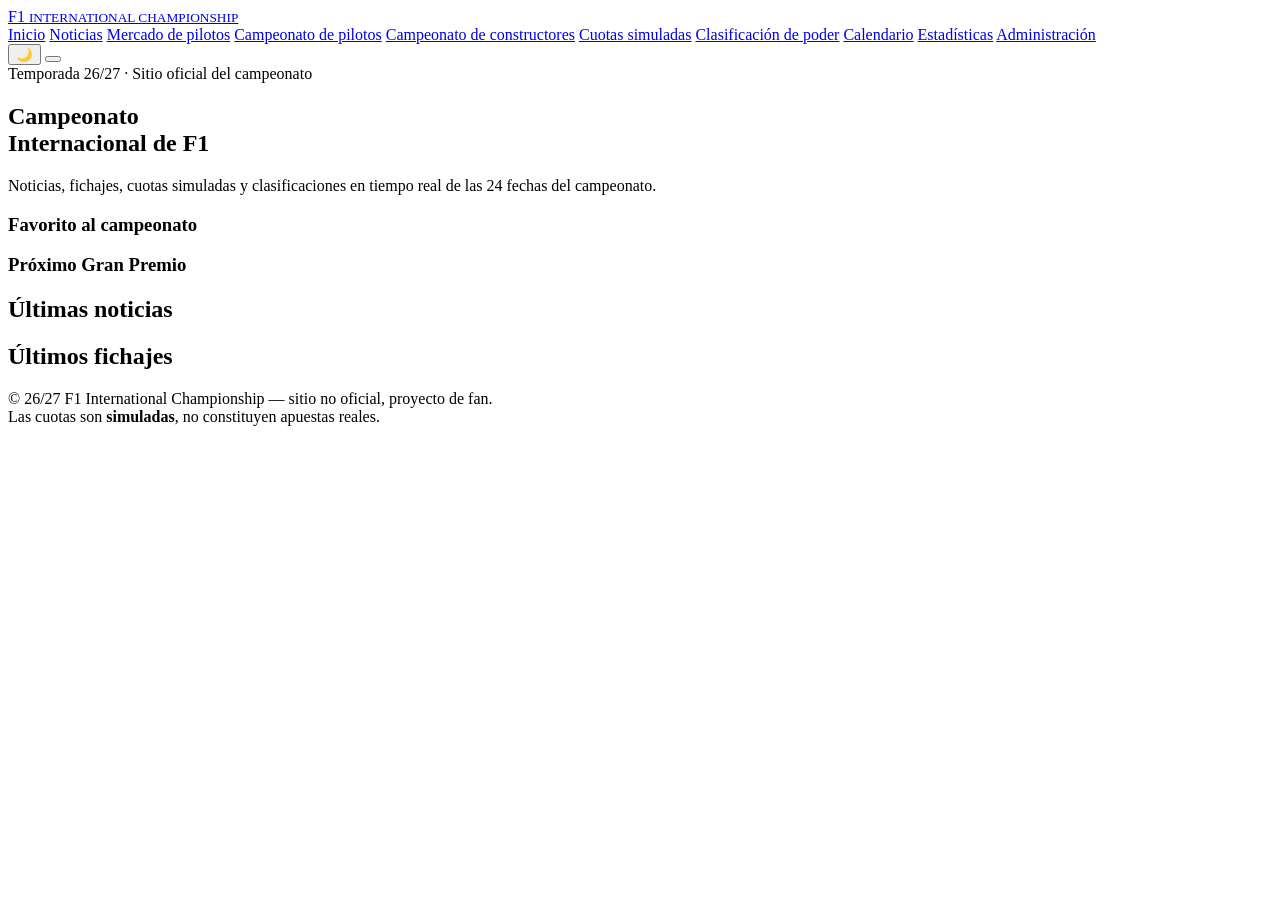
==== index.html @ 76bb731c "Add files via upload" ====
<!DOCTYPE html>
<html lang="es">
<head>
<meta charset="UTF-8">
<meta name="viewport" content="width=device-width, initial-scale=1.0">
<title>F1 International Championship — Sitio oficial del campeonato</title>
<meta name="description" content="Sitio oficial del F1 International Championship: noticias, mercado de pilotos, campeonatos de pilotos y constructores, cuotas simuladas, power ranking, calendario y estadísticas. Temporada 26/27.">
<link rel="icon" href="data:image/svg+xml,<svg xmlns=%22http://www.w3.org/2000/svg%22 viewBox=%220 0 100 100%22><rect width=%22100%22 height=%22100%22 fill=%22%23e10600%22/><text x=%2250%22 y=%2268%22 font-size=%2260%22 text-anchor=%22middle%22 fill=%22white%22 font-family=%22Arial%22 font-weight=%22bold%22>F1</text></svg>">
<link rel="preconnect" href="https://fonts.googleapis.com">
<link href="https://fonts.googleapis.com/css2?family=Titillium+Web:wght@400;600;700;900&family=Inter:wght@400;500;600;700&display=swap" rel="stylesheet">
<link rel="stylesheet" href="css/style.css">
</head>
<body data-page="home">

<header class="site-header">
  <div class="nav-inner">
    <a href="index.html" class="brand"><span class="stripe"></span>F1 <small>INTERNATIONAL CHAMPIONSHIP</small></a>
    <nav class="nav-menu">
      <a href="index.html" data-nav="home">Inicio</a>
      <a href="noticias.html" data-nav="news">Noticias</a>
      <a href="mercado.html" data-nav="market">Mercado de pilotos</a>
      <a href="pilotos.html" data-nav="drivers">Campeonato de pilotos</a>
      <a href="constructores.html" data-nav="constructors">Campeonato de constructores</a>
      <a href="cuotas.html" data-nav="odds">Cuotas simuladas</a>
      <a href="power-ranking.html" data-nav="power">Clasificación de poder</a>
      <a href="calendario.html" data-nav="calendar">Calendario</a>
      <a href="estadisticas.html" data-nav="stats">Estadísticas</a>
      <a href="admin.html" data-nav="admin">Administración</a>
    </nav>
    <div class="nav-extra">
      <button class="mode-toggle" aria-label="Cambiar tema">🌙</button>
      <button class="nav-toggle" aria-label="Abrir menú"><span></span><span></span><span></span></button>
    </div>
  </div>
</header>

<main>
  <section class="hero">
    <div class="container">
      <span class="hero-eyebrow">Temporada <span data-season>26/27</span> · Sitio oficial del campeonato</span>
      <h1>Campeonato<br>Internacional de <span>F1</span></h1>
      <p class="hero-sub">Noticias, fichajes, cuotas simuladas y clasificaciones en tiempo real de las 24 fechas del campeonato.</p>

      <div class="hero-grid">
        <div class="card fade-up">
          <h3>Favorito al campeonato</h3>
          <div id="home-favorito"></div>
        </div>
        <div class="card fade-up">
          <h3>Próximo Gran Premio</h3>
          <div id="home-proximo"></div>
        </div>
      </div>
    </div>
  </section>

  <section class="section container">
    <h2 class="section-title">Últimas noticias</h2>
    <div class="grid-3" id="home-noticias"></div>
  </section>

  <section class="section container">
    <h2 class="section-title">Últimos fichajes</h2>
    <div class="card" id="home-fichajes"></div>
  </section>

  <section class="section container text-center">
    <p id="home-update" style="color:var(--gray); font-size:.85rem;"></p>
  </section>
</main>

<footer class="site-footer container">
  <div>© <span data-season>26/27</span> F1 International Championship — sitio no oficial, proyecto de fan.</div>
  <div>Las cuotas son <strong>simuladas</strong>, no constituyen apuestas reales.</div>
</footer>

<script src="js/data.js"></script>
<script src="js/app.js"></script>
</body>
</html>
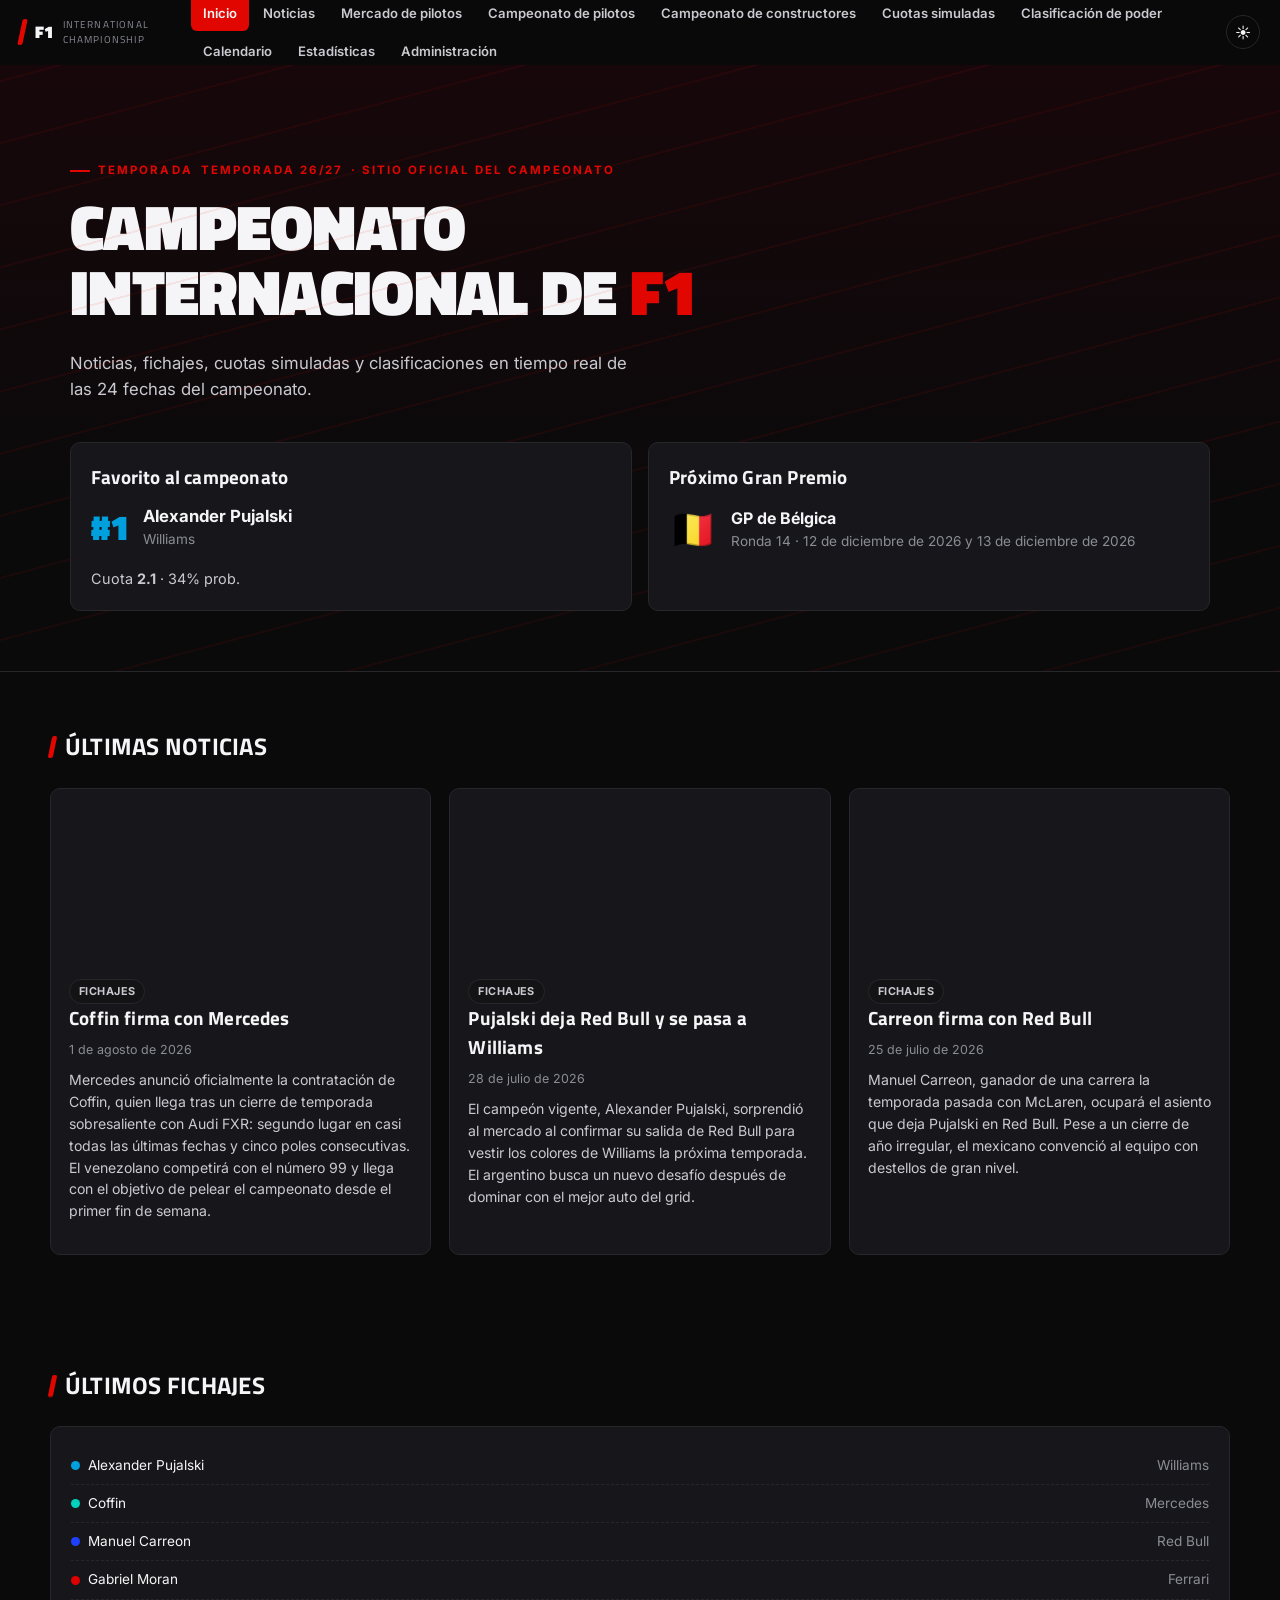
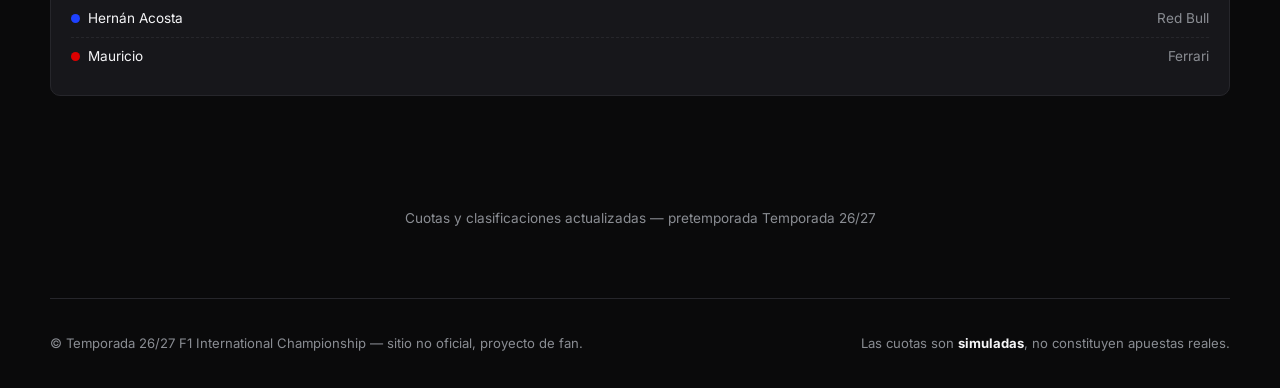
==== commit ef6cc542: "Update index.html" ====
--- a/index.html
+++ b/index.html
@@ -8,7 +8,7 @@
 <link rel="icon" href="data:image/svg+xml,<svg xmlns=%22http://www.w3.org/2000/svg%22 viewBox=%220 0 100 100%22><rect width=%22100%22 height=%22100%22 fill=%22%23e10600%22/><text x=%2250%22 y=%2268%22 font-size=%2260%22 text-anchor=%22middle%22 fill=%22white%22 font-family=%22Arial%22 font-weight=%22bold%22>F1</text></svg>">
 <link rel="preconnect" href="https://fonts.googleapis.com">
 <link href="https://fonts.googleapis.com/css2?family=Titillium+Web:wght@400;600;700;900&family=Inter:wght@400;500;600;700&display=swap" rel="stylesheet">
-<link rel="stylesheet" href="css/style.css">
+<link rel="stylesheet" href="CSS/style.css">
 </head>
 <body data-page="home">
 
--- a/CSS/style.css
+++ b/CSS/style.css
@@ -0,0 +1,384 @@
+/* ============================================================
+   F1 INTERNATIONAL CHAMPIONSHIP — style.css
+   ------------------------------------------------------------
+   Sistema de diseño:
+   - Tipografía: Titillium Web (display, la familia oficial del
+     mundo F1) + Inter (texto de lectura).
+   - Paleta: negro carbono, rojo carrera, blanco, gris pizarra.
+   - Firma visual: franjas diagonales tipo "livery" que dividen
+     secciones, y numeración de posición en todas las tablas
+     (tiene sentido: todo el sitio es un ranking deportivo).
+   ============================================================ */
+
+:root {
+  --bg:        #0a0a0b;
+  --bg-alt:    #131316;
+  --bg-card:   #17171b;
+  --border:    #26262b;
+  --red:       #e10600;
+  --red-dark:  #a80500;
+  --white:     #f5f5f7;
+  --gray:      #8a8d93;
+  --gray-light:#c9c9cf;
+  --green:     #17c964;
+  --gold:      #d4af37;
+  --radius:    10px;
+  --shadow:    0 10px 30px rgba(0,0,0,.45);
+  --font-display: 'Titillium Web', 'Inter', sans-serif;
+  --font-body: 'Inter', 'Titillium Web', sans-serif;
+}
+[data-theme="light"] {
+  --bg:        #f2f2f4;
+  --bg-alt:    #ffffff;
+  --bg-card:   #ffffff;
+  --border:    #dcdce0;
+  --white:     #111114;
+  --gray:      #55575e;
+  --gray-light:#33343a;
+}
+
+* { box-sizing: border-box; }
+html { scroll-behavior: smooth; }
+body {
+  margin: 0;
+  background: var(--bg);
+  color: var(--white);
+  font-family: var(--font-body);
+  line-height: 1.55;
+  -webkit-font-smoothing: antialiased;
+}
+img { max-width: 100%; display: block; }
+a { color: inherit; text-decoration: none; }
+h1, h2, h3, h4 {
+  font-family: var(--font-display);
+  font-weight: 700;
+  letter-spacing: .01em;
+  margin: 0 0 .4em;
+}
+p { margin: 0 0 1em; color: var(--gray-light); }
+ul { list-style: none; margin: 0; padding: 0; }
+button { font-family: inherit; cursor: pointer; }
+:focus-visible { outline: 2px solid var(--red); outline-offset: 2px; }
+@media (prefers-reduced-motion: reduce) {
+  *, *::before, *::after { animation-duration: .001ms !important; transition-duration: .001ms !important; }
+}
+
+.container { max-width: 1180px; margin: 0 auto; padding: 0 20px; }
+
+/* ---------------------- HEADER / NAV ---------------------- */
+.site-header {
+  position: fixed; top: 0; left: 0; right: 0; z-index: 100;
+  background: rgba(10,10,11,.86);
+  backdrop-filter: blur(10px);
+  border-bottom: 1px solid transparent;
+  transition: border-color .25s, background .25s;
+}
+.site-header.scrolled { border-color: var(--border); background: rgba(10,10,11,.97); }
+[data-theme="light"] .site-header { background: rgba(255,255,255,.9); }
+[data-theme="light"] .site-header.scrolled { background: rgba(255,255,255,.98); }
+
+.nav-inner {
+  display: flex; align-items: center; justify-content: space-between;
+  height: 64px; max-width: 1280px; margin: 0 auto; padding: 0 20px;
+}
+.brand { display: flex; align-items: center; gap: 10px; font-family: var(--font-display); font-weight: 900; font-size: 1.05rem; }
+.brand .stripe { width: 6px; height: 26px; background: var(--red); border-radius: 2px; transform: skewX(-12deg); }
+.brand small { display: block; font-weight: 400; font-size: .62rem; letter-spacing: .12em; color: var(--gray); text-transform: uppercase; }
+
+.nav-menu {
+  display: flex; align-items: center; gap: 2px; flex-wrap: wrap;
+}
+.nav-menu a {
+  font-size: .82rem; font-weight: 600; color: var(--gray-light);
+  padding: 8px 12px; border-radius: 6px; white-space: nowrap;
+  transition: color .2s, background .2s;
+  touch-action: manipulation; /* toque instantáneo, sin delay ni doble-tap */
+  -webkit-tap-highlight-color: rgba(225,6,0,.25);
+}
+/* Los :hover van dentro de @media (hover:hover) para que SOLO se
+   activen con mouse/trackpad real. En touch (celular/tablet), Safari
+   y Chrome interpretan el primer toque sobre un elemento con :hover
+   como "activar el hover" y recién el segundo toque navega — por eso
+   los links "no hacían nada" al primer toque en mobile. Sacando el
+   hover del camino en touch, el primer toque navega directo. */
+@media (hover: hover) and (pointer: fine) {
+  .nav-menu a:hover { color: var(--white); background: rgba(255,255,255,.06); }
+}
+.nav-menu a.active { color: var(--white); background: var(--red); }
+
+.nav-extra { display: flex; align-items: center; gap: 8px; }
+.mode-toggle {
+  background: transparent; border: 1px solid var(--border); color: var(--white);
+  width: 34px; height: 34px; border-radius: 50%; font-size: .95rem;
+}
+.nav-toggle {
+  display: none; flex-direction: column; gap: 5px; background: none; border: none;
+  width: 34px; height: 34px; justify-content: center; align-items: center;
+}
+.nav-toggle span { display: block; width: 22px; height: 2px; background: var(--white); transition: transform .25s, opacity .25s; }
+.nav-toggle.open span:nth-child(1) { transform: translateY(7px) rotate(45deg); }
+.nav-toggle.open span:nth-child(2) { opacity: 0; }
+.nav-toggle.open span:nth-child(3) { transform: translateY(-7px) rotate(-45deg); }
+
+@media (max-width: 980px) {
+  .nav-toggle { display: flex; }
+  .nav-menu {
+    position: fixed; top: 64px; left: 0; right: 0; bottom: 0;
+    background: var(--bg); flex-direction: column; align-items: stretch;
+    padding: 16px 20px; gap: 4px; transform: translateX(100%);
+    transition: transform .3s ease; overflow-y: auto;
+  }
+  .nav-menu.open { transform: translateX(0); }
+  .nav-menu a { padding: 14px 10px; font-size: .95rem; border-bottom: 1px solid var(--border); }
+}
+
+main { padding-top: 64px; min-height: 70vh; }
+
+/* ---------------------- HERO / BANNER ---------------------- */
+.hero {
+  position: relative; overflow: hidden;
+  background: linear-gradient(180deg, #17070a 0%, var(--bg) 75%);
+  padding: 90px 0 60px;
+  border-bottom: 1px solid var(--border);
+}
+.hero::before {
+  content: ""; position: absolute; inset: 0;
+  background:
+    repeating-linear-gradient(-15deg, rgba(225,6,0,.08) 0 2px, transparent 2px 60px);
+  pointer-events: none;
+}
+.hero-eyebrow {
+  display: inline-flex; align-items: center; gap: 8px;
+  font-size: .72rem; letter-spacing: .18em; text-transform: uppercase;
+  color: var(--red); font-weight: 700; margin-bottom: 14px;
+}
+.hero-eyebrow::before { content: ""; width: 20px; height: 2px; background: var(--red); }
+.hero h1 {
+  font-size: clamp(2.1rem, 6vw, 4rem); font-weight: 900; line-height: 1.02;
+  text-transform: uppercase; letter-spacing: -.01em; max-width: 900px;
+}
+.hero h1 span { color: var(--red); }
+.hero-sub { font-size: 1.05rem; color: var(--gray-light); max-width: 560px; }
+
+.hero-grid {
+  display: grid; grid-template-columns: repeat(2, 1fr); gap: 16px; margin-top: 40px;
+}
+@media (max-width: 720px) { .hero-grid { grid-template-columns: 1fr; } }
+
+/* ---------------------- CARDS ---------------------- */
+.card {
+  background: var(--bg-card); border: 1px solid var(--border);
+  border-radius: var(--radius); padding: 20px;
+  transition: transform .25s ease, border-color .25s ease, box-shadow .25s ease;
+}
+@media (hover: hover) and (pointer: fine) {
+  .card:hover { transform: translateY(-3px); border-color: #3a3a40; box-shadow: var(--shadow); }
+}
+
+.fade-up { animation: fadeUp .5s ease both; }
+@keyframes fadeUp { from { opacity: 0; transform: translateY(14px); } to { opacity: 1; transform: translateY(0); } }
+
+.section { padding: 56px 0; }
+.section-title {
+  font-size: 1.5rem; text-transform: uppercase; letter-spacing: .01em;
+  display: flex; align-items: center; gap: 10px; margin-bottom: 22px;
+}
+.section-title::before { content: ""; width: 5px; height: 22px; background: var(--red); border-radius: 2px; transform: skewX(-12deg); }
+.section-title .count { font-size: .8rem; color: var(--gray); font-weight: 400; }
+
+.grid-3 { display: grid; grid-template-columns: repeat(3, 1fr); gap: 18px; }
+.grid-cards { display: grid; grid-template-columns: repeat(auto-fill, minmax(220px, 1fr)); gap: 16px; }
+@media (max-width: 720px) { .grid-3 { grid-template-columns: 1fr; } }
+
+/* ---------------------- HOME WIDGETS ---------------------- */
+.fav-driver { display: flex; align-items: center; gap: 14px; }
+.fav-number { font-family: var(--font-display); font-weight: 900; font-size: 2.2rem; }
+.fav-name { font-weight: 700; font-size: 1.05rem; }
+.fav-team { color: var(--gray); font-size: .85rem; }
+.fav-odds { margin-top: 14px; font-size: .9rem; color: var(--gray-light); }
+.next-gp { display: flex; align-items: center; gap: 14px; }
+.flag-big { font-size: 2.4rem; }
+.next-gp-name { font-weight: 700; }
+.next-gp-date { color: var(--gray); font-size: .85rem; }
+.mini-driver-card { display: flex; align-items: center; gap: 8px; padding: 8px 0; border-bottom: 1px dashed var(--border); font-size: .85rem; }
+.mini-driver-card:last-child { border: none; }
+.mini-team { margin-left: auto; color: var(--gray); }
+.dot, .team-dot { width: 9px; height: 9px; border-radius: 50%; display: inline-block; flex-shrink: 0; }
+
+/* ---------------------- BADGES / CHIPS ---------------------- */
+.badge {
+  display: inline-block; font-size: .68rem; font-weight: 700; text-transform: uppercase;
+  letter-spacing: .04em; padding: 3px 9px; border-radius: 20px; background: var(--bg-alt);
+  border: 1px solid var(--border); color: var(--gray-light);
+}
+.badge-ok { color: var(--green); border-color: var(--green); }
+.badge-warn { color: var(--gold); border-color: var(--gold); }
+.badge-info { color: var(--gray-light); }
+.badge-finalizado { color: var(--gray); }
+.badge-proximo { color: var(--red); border-color: var(--red); }
+.badge-pendiente { color: var(--gray-light); }
+
+.chip {
+  background: var(--bg-alt); border: 1px solid var(--border); color: var(--gray-light);
+  padding: 7px 14px; border-radius: 20px; font-size: .8rem; font-weight: 600; margin: 2px;
+  transition: all .2s;
+}
+.chip.active { background: var(--red); color: #fff; border-color: var(--red); }
+@media (hover: hover) and (pointer: fine) {
+  .chip:hover { background: var(--red); color: #fff; border-color: var(--red); }
+}
+
+/* ---------------------- NOTICIAS ---------------------- */
+.news-card { padding: 0; overflow: hidden; }
+.news-img { height: 170px; background-size: cover; background-position: center; }
+.news-body { padding: 18px; }
+.news-date { font-size: .78rem; color: var(--gray); margin: 4px 0 10px; }
+.news-text { font-size: .88rem; }
+
+/* ---------------------- MERCADO / DRIVER CARD ---------------------- */
+.driver-card { text-align: center; display: block; }
+.driver-photo {
+  width: 74px; height: 74px; border-radius: 50%; margin: 0 auto 10px;
+  border: 2px solid var(--border); display: flex; align-items: center; justify-content: center;
+  font-size: 1.8rem; background: var(--bg-alt);
+}
+.driver-num { font-family: var(--font-display); font-weight: 900; font-size: 1.1rem; }
+.driver-card h3 { font-size: 1rem; margin: 2px 0; }
+.driver-team, .driver-country { font-size: .8rem; color: var(--gray); margin: 0 0 6px; }
+.rumor-teams { font-size: .74rem; color: var(--gold); margin-top: 8px; }
+
+/* ---------------------- TABLAS ---------------------- */
+.table-wrap { overflow-x: auto; border: 1px solid var(--border); border-radius: var(--radius); }
+table { width: 100%; border-collapse: collapse; min-width: 760px; }
+thead th {
+  text-align: left; font-size: .72rem; text-transform: uppercase; letter-spacing: .05em;
+  color: var(--gray); padding: 12px 14px; background: var(--bg-alt); border-bottom: 1px solid var(--border);
+  white-space: nowrap;
+}
+tbody td { padding: 12px 14px; border-bottom: 1px solid var(--border); font-size: .88rem; white-space: nowrap; }
+@media (hover: hover) and (pointer: fine) {
+  tbody tr:hover { background: rgba(255,255,255,.03); }
+}
+tbody tr:last-child td { border-bottom: none; }
+.pos { font-family: var(--font-display); font-weight: 900; color: var(--gray-light); }
+.strong { font-weight: 800; color: var(--white); }
+.driver-cell a { display: flex; align-items: center; gap: 8px; font-weight: 600; }
+.num { color: var(--gray); font-weight: 400; }
+
+/* ---------------------- CUOTAS ---------------------- */
+.odds-card { display: flex; flex-direction: column; gap: 10px; }
+.odds-top { display: flex; align-items: center; gap: 8px; font-size: .9rem; }
+.odds-team { margin-left: auto; color: var(--gray); font-size: .78rem; }
+.odds-mid { display: flex; align-items: center; gap: 12px; }
+.odds-value { font-family: var(--font-display); font-weight: 900; font-size: 1.7rem; color: var(--red); }
+.odds-prob { font-size: .78rem; color: var(--gray-light); }
+.odds-spark { width: 100%; }
+.trend { font-size: .78rem; font-weight: 700; }
+.trend.up { color: var(--green); }
+.trend.down { color: var(--red); }
+.trend.flat { color: var(--gray); }
+
+/* ---------------------- POWER RANKING ---------------------- */
+.power-row { display: flex; align-items: center; gap: 12px; margin-bottom: 10px; padding: 14px 18px; }
+.power-rank { font-family: var(--font-display); font-weight: 900; font-size: 1.4rem; width: 34px; color: var(--red); }
+.power-name { font-weight: 700; }
+.power-team { margin-left: auto; color: var(--gray); font-size: .8rem; }
+
+/* ---------------------- CALENDARIO ---------------------- */
+.calendar-card { display: flex; align-items: center; gap: 16px; margin-bottom: 12px; }
+.cal-round { font-family: var(--font-display); font-weight: 900; color: var(--gray); width: 42px; }
+.cal-flag { font-size: 1.8rem; }
+.cal-info { flex: 1; }
+.cal-info h3 { margin: 0 0 4px; }
+.cal-info p { margin: 0; font-size: .8rem; }
+.calendar-card.status-finalizado { opacity: .55; }
+.calendar-card.status-proximo { border-color: var(--red); }
+
+/* ---------------------- ESTADÍSTICAS ---------------------- */
+.stat-list li { display: flex; align-items: center; gap: 10px; padding: 8px 0; border-bottom: 1px dashed var(--border); font-size: .88rem; }
+.stat-list li:last-child { border: none; }
+.stat-list .rank { font-family: var(--font-display); font-weight: 800; color: var(--gray); width: 18px; }
+.stat-val { margin-left: auto; font-weight: 800; color: var(--red); }
+.stat-box { text-align: center; }
+.stat-box span { display: block; font-size: .74rem; color: var(--gray); text-transform: uppercase; letter-spacing: .05em; margin-bottom: 6px; }
+.stat-box strong { font-family: var(--font-display); font-size: 1.5rem; }
+.history-card { margin-bottom: 12px; }
+
+/* ---------------------- PERFIL DE PILOTO ---------------------- */
+.profile-hero {
+  display: flex; align-items: center; gap: 22px; padding: 30px 0;
+  border-bottom: 3px solid var(--team-color, var(--red));
+}
+.profile-photo {
+  width: 96px; height: 96px; border-radius: 50%; background: var(--bg-card);
+  border: 2px solid var(--team-color, var(--red)); display: flex; align-items: center; justify-content: center;
+  font-size: 2.4rem; flex-shrink: 0;
+}
+.profile-sub { color: var(--gray); }
+.profile-odds { color: var(--red); font-weight: 700; }
+.profile-bio { margin: 20px 0; font-size: 1rem; }
+.profile-grid { display: grid; grid-template-columns: repeat(5, 1fr); gap: 12px; margin-bottom: 30px; }
+@media (max-width: 900px) { .profile-grid { grid-template-columns: repeat(3, 1fr); } }
+@media (max-width: 560px) { .profile-grid { grid-template-columns: repeat(2, 1fr); } .profile-hero { flex-direction: column; text-align: center; } }
+#driver-chart { background: var(--bg-card); border: 1px solid var(--border); border-radius: var(--radius); padding: 14px; }
+
+/* ---------------------- FORMULARIOS / ADMIN ---------------------- */
+.search-bar { margin-bottom: 24px; }
+.search-bar input {
+  width: 100%; max-width: 420px; padding: 12px 16px; border-radius: 30px;
+  border: 1px solid var(--border); background: var(--bg-alt); color: var(--white); font-size: .9rem;
+}
+form.admin-form { display: grid; grid-template-columns: repeat(2, 1fr); gap: 12px; margin-bottom: 20px; }
+form.admin-form.wide { grid-template-columns: 1fr; }
+form.admin-form label { display: flex; flex-direction: column; gap: 4px; font-size: .78rem; color: var(--gray-light); }
+form.admin-form input, form.admin-form select, form.admin-form textarea {
+  padding: 10px 12px; border-radius: 6px; border: 1px solid var(--border);
+  background: var(--bg-alt); color: var(--white); font-family: inherit; font-size: .9rem;
+}
+form.admin-form textarea { resize: vertical; min-height: 80px; }
+.btn {
+  display: inline-block; background: var(--red); color: #fff; border: none; padding: 12px 22px;
+  border-radius: 6px; font-weight: 700; font-size: .88rem; text-transform: uppercase; letter-spacing: .03em;
+  transition: background .2s, transform .2s;
+}
+@media (hover: hover) and (pointer: fine) {
+  .btn:hover { background: var(--red-dark); transform: translateY(-1px); }
+}
+.btn.secondary { background: transparent; border: 1px solid var(--border); color: var(--white); }
+.btn-mini { background: var(--bg-alt); border: 1px solid var(--border); color: var(--white); padding: 5px 10px; border-radius: 5px; font-size: .74rem; margin-left: 6px; }
+.btn-mini.danger { color: var(--red); border-color: var(--red); }
+.admin-tabs { display: flex; gap: 6px; flex-wrap: wrap; margin-bottom: 24px; }
+.admin-tab-btn { background: var(--bg-alt); border: 1px solid var(--border); color: var(--gray-light); padding: 9px 16px; border-radius: 6px; font-size: .82rem; font-weight: 600; }
+.admin-tab-btn.active { background: var(--red); color: #fff; border-color: var(--red); }
+.admin-tab { display: none; }
+.admin-tab.active { display: block; }
+.admin-row {
+  display: flex; align-items: center; gap: 8px; flex-wrap: wrap;
+  padding: 10px 14px; border: 1px solid var(--border); border-radius: 8px; margin-bottom: 8px; font-size: .85rem;
+}
+.inline-label { display: flex; align-items: center; gap: 6px; font-size: .78rem; color: var(--gray); margin-left: auto; }
+.inline-label input { width: 80px; padding: 5px 8px; border-radius: 5px; border: 1px solid var(--border); background: var(--bg); color: var(--white); }
+.order-row { display: flex; align-items: center; gap: 10px; margin-bottom: 6px; font-size: .84rem; }
+.order-row select { flex: 1; padding: 7px; border-radius: 5px; border: 1px solid var(--border); background: var(--bg-alt); color: var(--white); }
+#admin-login { max-width: 380px; margin: 80px auto; text-align: center; }
+.hidden { display: none !important; }
+.empty { color: var(--gray); font-style: italic; padding: 20px 0; }
+
+#toast {
+  position: fixed; bottom: 24px; left: 50%; transform: translate(-50%, 30px);
+  background: var(--white); color: #111; padding: 12px 22px; border-radius: 30px;
+  font-weight: 700; font-size: .85rem; opacity: 0; pointer-events: none;
+  transition: all .3s; z-index: 999; box-shadow: var(--shadow);
+}
+#toast.show { opacity: 1; transform: translate(-50%, 0); }
+
+/* ---------------------- FOOTER ---------------------- */
+.site-footer {
+  border-top: 1px solid var(--border); padding: 34px 0; color: var(--gray); font-size: .82rem;
+  display: flex; justify-content: space-between; flex-wrap: wrap; gap: 10px;
+}
+.site-footer strong { color: var(--white); }
+
+/* ---------------------- UTILIDADES ---------------------- */
+.text-center { text-align: center; }
+.mt-0 { margin-top: 0; }
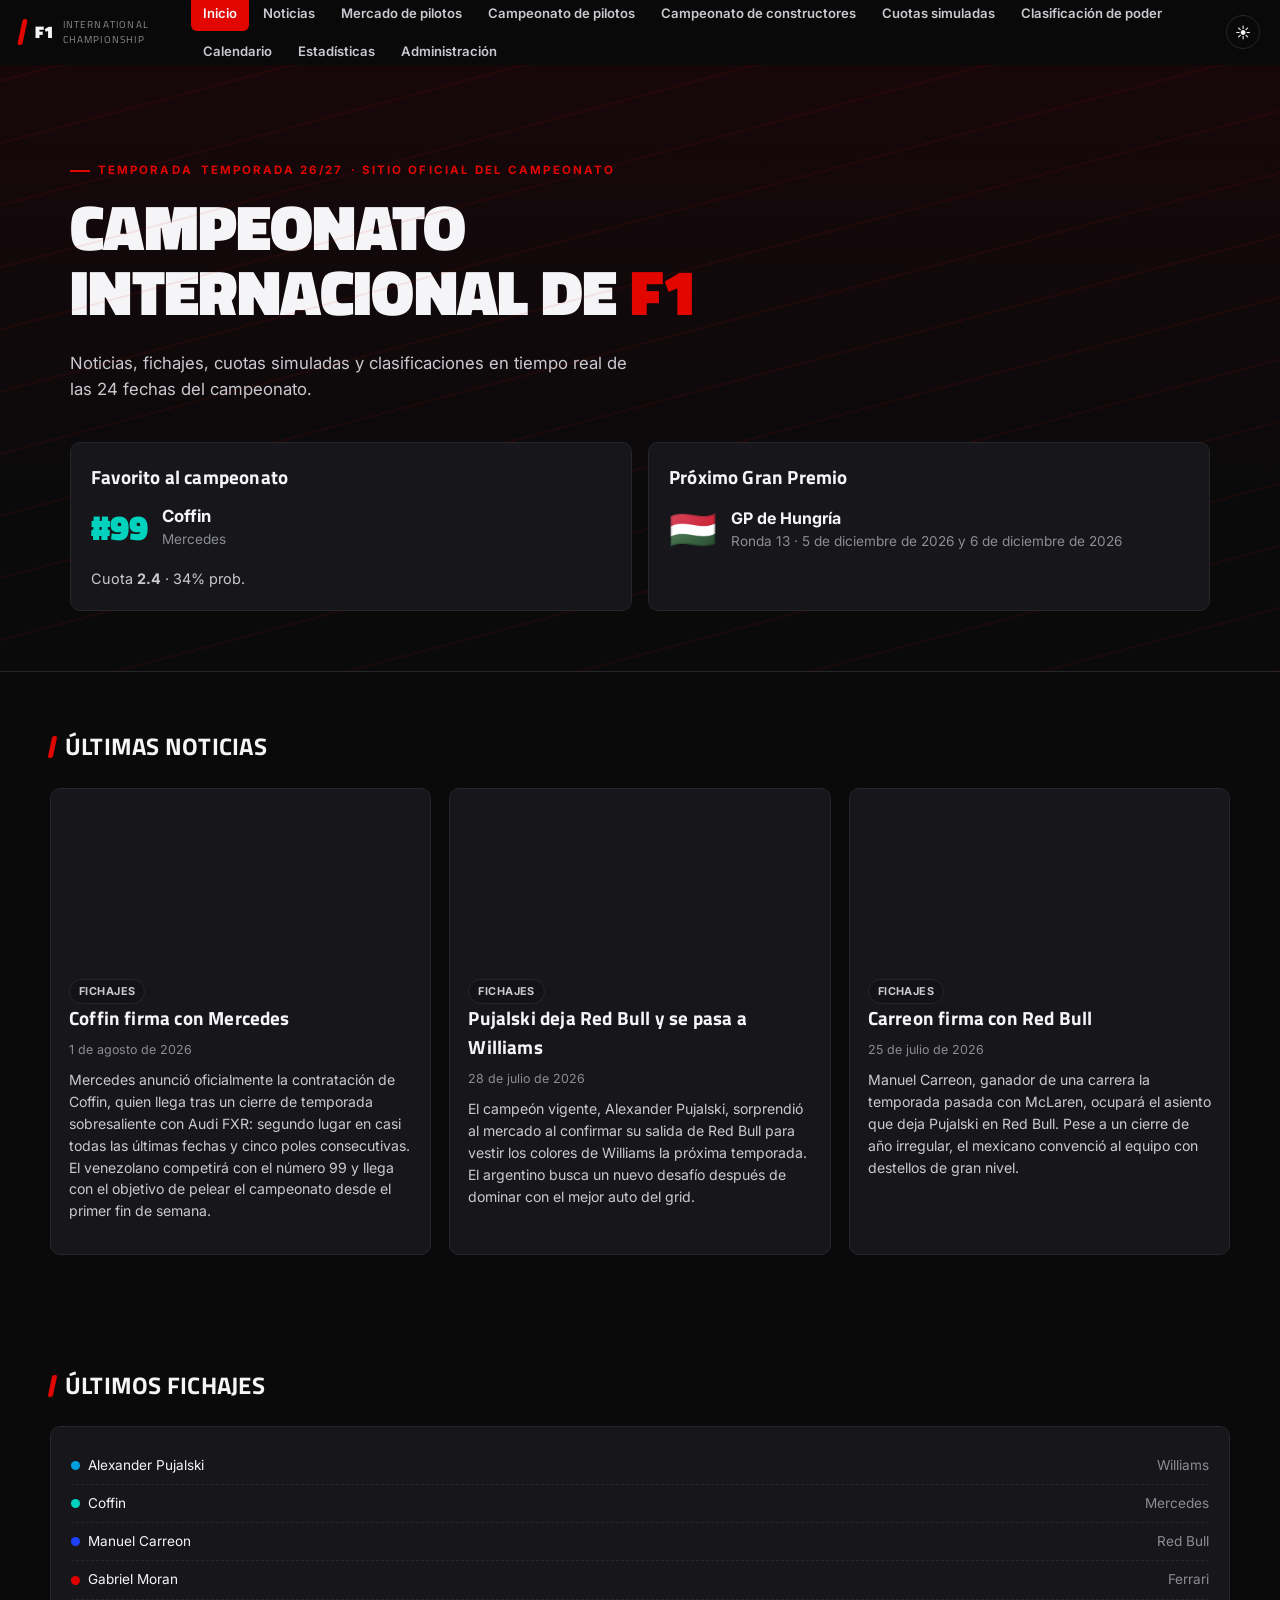
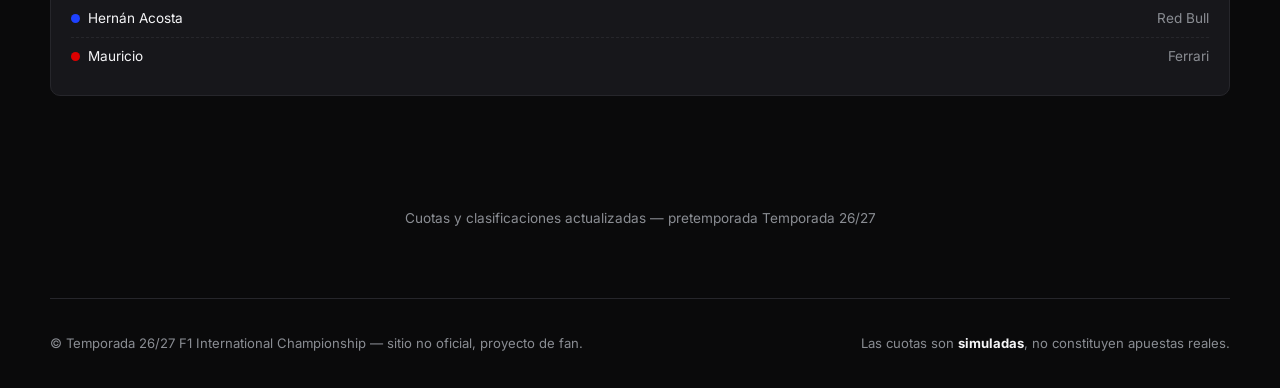
==== commit 495473d5: "Add header section to index.html" ====
--- a/index.html
+++ b/index.html
@@ -11,6 +11,7 @@
 <link rel="stylesheet" href="CSS/style.css">
 </head>
 <body data-page="home">
+  
 
 <header class="site-header">
   <div class="nav-inner">
